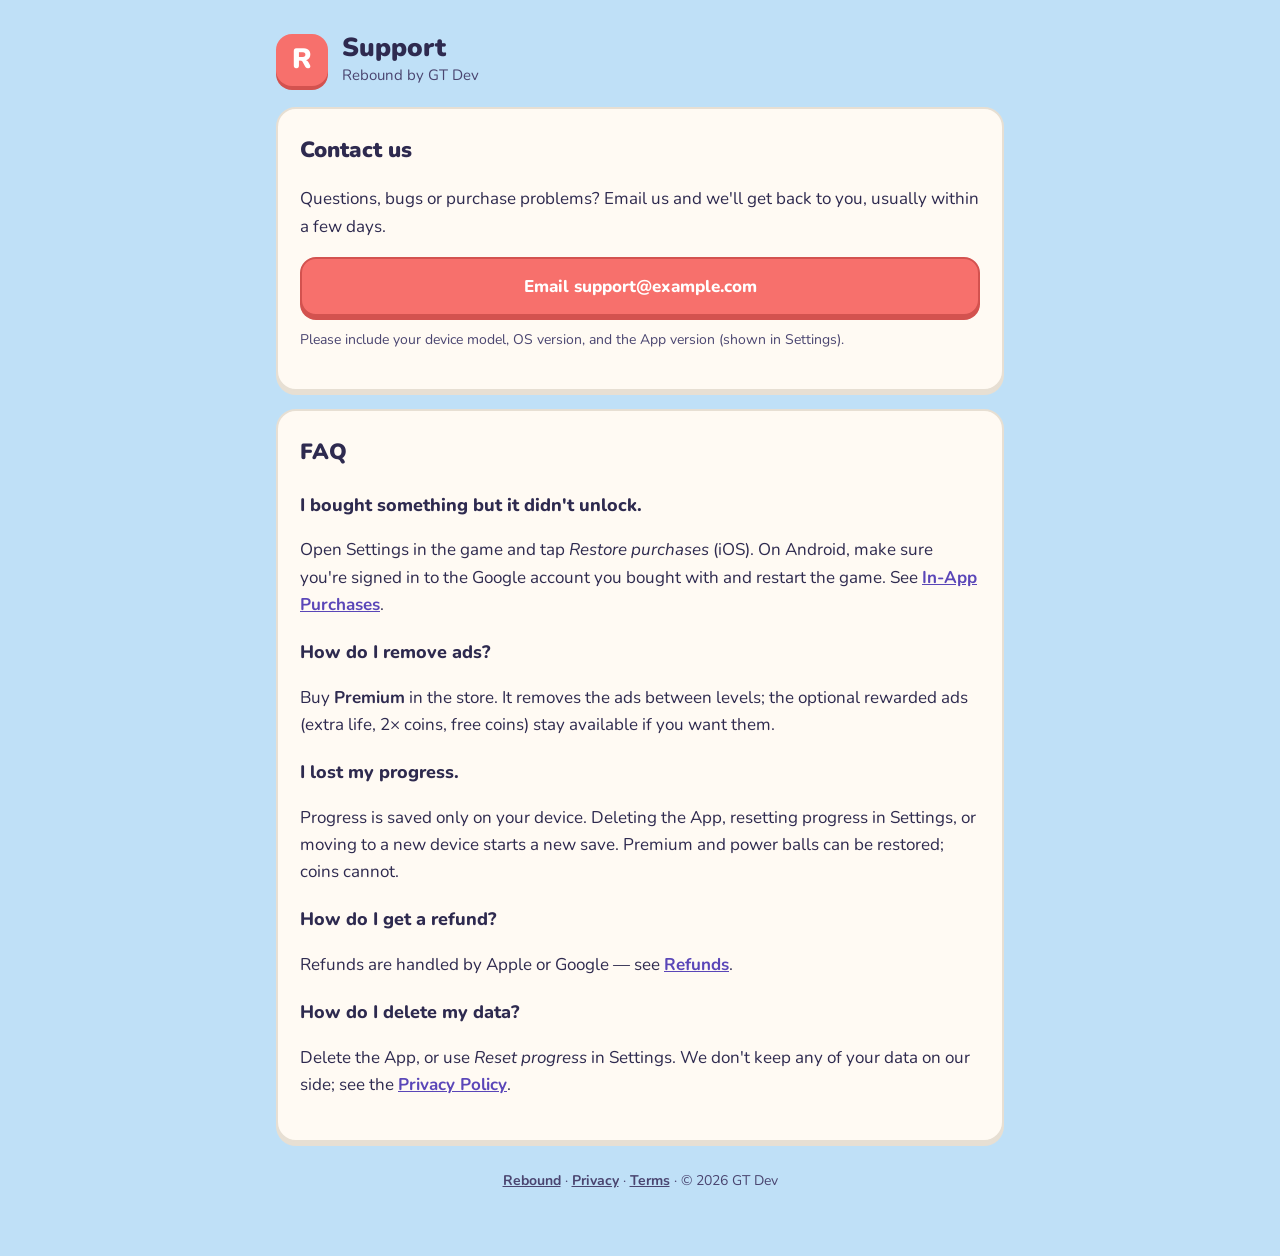
==== rebound/support/index.html @ 6fb93390 "Add Rebound privacy policy, terms, purchases and support pages" ====
<!doctype html>
<html lang="en">
<head>
<meta charset="utf-8">
<meta name="viewport" content="width=device-width, initial-scale=1">
<title>Rebound Support</title>
<meta name="description" content="Help and contact for Rebound by GT Dev.">
<link rel="preconnect" href="https://fonts.googleapis.com">
<link href="https://fonts.googleapis.com/css2?family=Nunito:wght@400;700;800;900&display=swap" rel="stylesheet">
<link rel="stylesheet" href="../../assets/style.css">
</head>
<body>
<div class="wrap">
  <header class="top">
    <a href="../"><div class="logo">R</div></a>
    <div><h1>Support</h1><p>Rebound by GT Dev</p></div>
  </header>

  <div class="card">
    <h2>Contact us</h2>
    <p>Questions, bugs or purchase problems? Email us and we'll get back to you, usually within a few days.</p>
    <p><a class="btn primary" href="mailto:support@example.com?subject=Rebound%20support">Email support@example.com</a></p>
    <p class="meta">Please include your device model, OS version, and the App version (shown in Settings).</p>
  </div>

  <div class="card">
    <h2>FAQ</h2>
    <h3>I bought something but it didn't unlock.</h3>
    <p>Open Settings in the game and tap <em>Restore purchases</em> (iOS). On Android, make sure you're signed in to the Google account you bought with and restart the game. See <a href="../purchases/">In-App Purchases</a>.</p>
    <h3>How do I remove ads?</h3>
    <p>Buy <strong>Premium</strong> in the store. It removes the ads between levels; the optional rewarded ads (extra life, 2× coins, free coins) stay available if you want them.</p>
    <h3>I lost my progress.</h3>
    <p>Progress is saved only on your device. Deleting the App, resetting progress in Settings, or moving to a new device starts a new save. Premium and power balls can be restored; coins cannot.</p>
    <h3>How do I get a refund?</h3>
    <p>Refunds are handled by Apple or Google — see <a href="../purchases/#refunds">Refunds</a>.</p>
    <h3>How do I delete my data?</h3>
    <p>Delete the App, or use <em>Reset progress</em> in Settings. We don't keep any of your data on our side; see the <a href="../privacy/">Privacy Policy</a>.</p>
  </div>

  <footer><a href="../">Rebound</a> · <a href="../privacy/">Privacy</a> · <a href="../terms/">Terms</a> · © 2026 GT Dev</footer>
</div>
</body>
</html>
---- assets/style.css ----
:root {
  --ink: #2e2a4f;
  --muted: #4a4570;
  --bg: #bfe0f7;
  --card: #fffaf3;
  --line: #e7dfd3;
  --accent: #f7706c;
  --accent-dark: #d3524f;
  --lilac: #8f79d6;
  --link: #5a46b8;
}
@media (prefers-color-scheme: dark) {
  :root {
    --ink: #f1eefc;
    --muted: #c4bfe0;
    --bg: #1b1933;
    --card: #2a2747;
    --line: #3d3962;
    --link: #b9a9ff;
  }
}
* { box-sizing: border-box; }
html { -webkit-text-size-adjust: 100%; }
body {
  margin: 0;
  background: var(--bg);
  color: var(--ink);
  font: 17px/1.6 "Nunito", -apple-system, BlinkMacSystemFont, "Segoe UI", Roboto, sans-serif;
}
.wrap { max-width: 760px; margin: 0 auto; padding: 32px 16px 64px; }
header.top { display: flex; align-items: center; gap: 14px; margin-bottom: 20px; }
header.top a { color: inherit; text-decoration: none; }
.logo {
  width: 52px; height: 52px; border-radius: 16px; flex: none;
  background: var(--accent); color: #fff; font-weight: 900; font-size: 28px;
  display: grid; place-items: center; box-shadow: 0 4px 0 var(--accent-dark);
}
header.top h1 { margin: 0; font-size: 26px; font-weight: 900; line-height: 1.2; }
header.top p { margin: 0; color: var(--muted); font-size: 15px; }
.card {
  background: var(--card); border: 2px solid var(--line); border-radius: 20px;
  padding: 24px 22px; box-shadow: 0 4px 0 var(--line);
}
.card + .card { margin-top: 18px; }
h2 { font-size: 22px; font-weight: 900; margin: 28px 0 8px; }
h2:first-child { margin-top: 0; }
h3 { font-size: 18px; font-weight: 800; margin: 20px 0 6px; }
p, li { color: var(--ink); }
.meta { color: var(--muted); font-size: 14px; margin-top: -4px; }
a { color: var(--link); font-weight: 700; }
ul { padding-left: 22px; }
table { width: 100%; border-collapse: collapse; font-size: 15px; margin: 8px 0; }
th, td { text-align: left; padding: 8px 6px; border-bottom: 1px solid var(--line); vertical-align: top; }
th { font-weight: 800; }
.tablewrap { overflow-x: auto; }
.links { display: grid; gap: 12px; margin: 0; padding: 0; list-style: none; }
.btn {
  display: block; text-decoration: none; text-align: center;
  background: var(--card); color: var(--ink); font-weight: 800; font-size: 17px;
  padding: 14px 18px; border-radius: 16px; border: 2px solid var(--line);
  box-shadow: 0 4px 0 var(--line); transition: transform .08s, box-shadow .08s;
}
.btn:active { transform: translateY(4px); box-shadow: 0 0 0 var(--line); }
.btn.primary { background: var(--accent); color: #fff; border-color: var(--accent-dark); box-shadow: 0 4px 0 var(--accent-dark); }
footer { margin-top: 28px; text-align: center; color: var(--muted); font-size: 14px; }
footer a { color: var(--muted); }
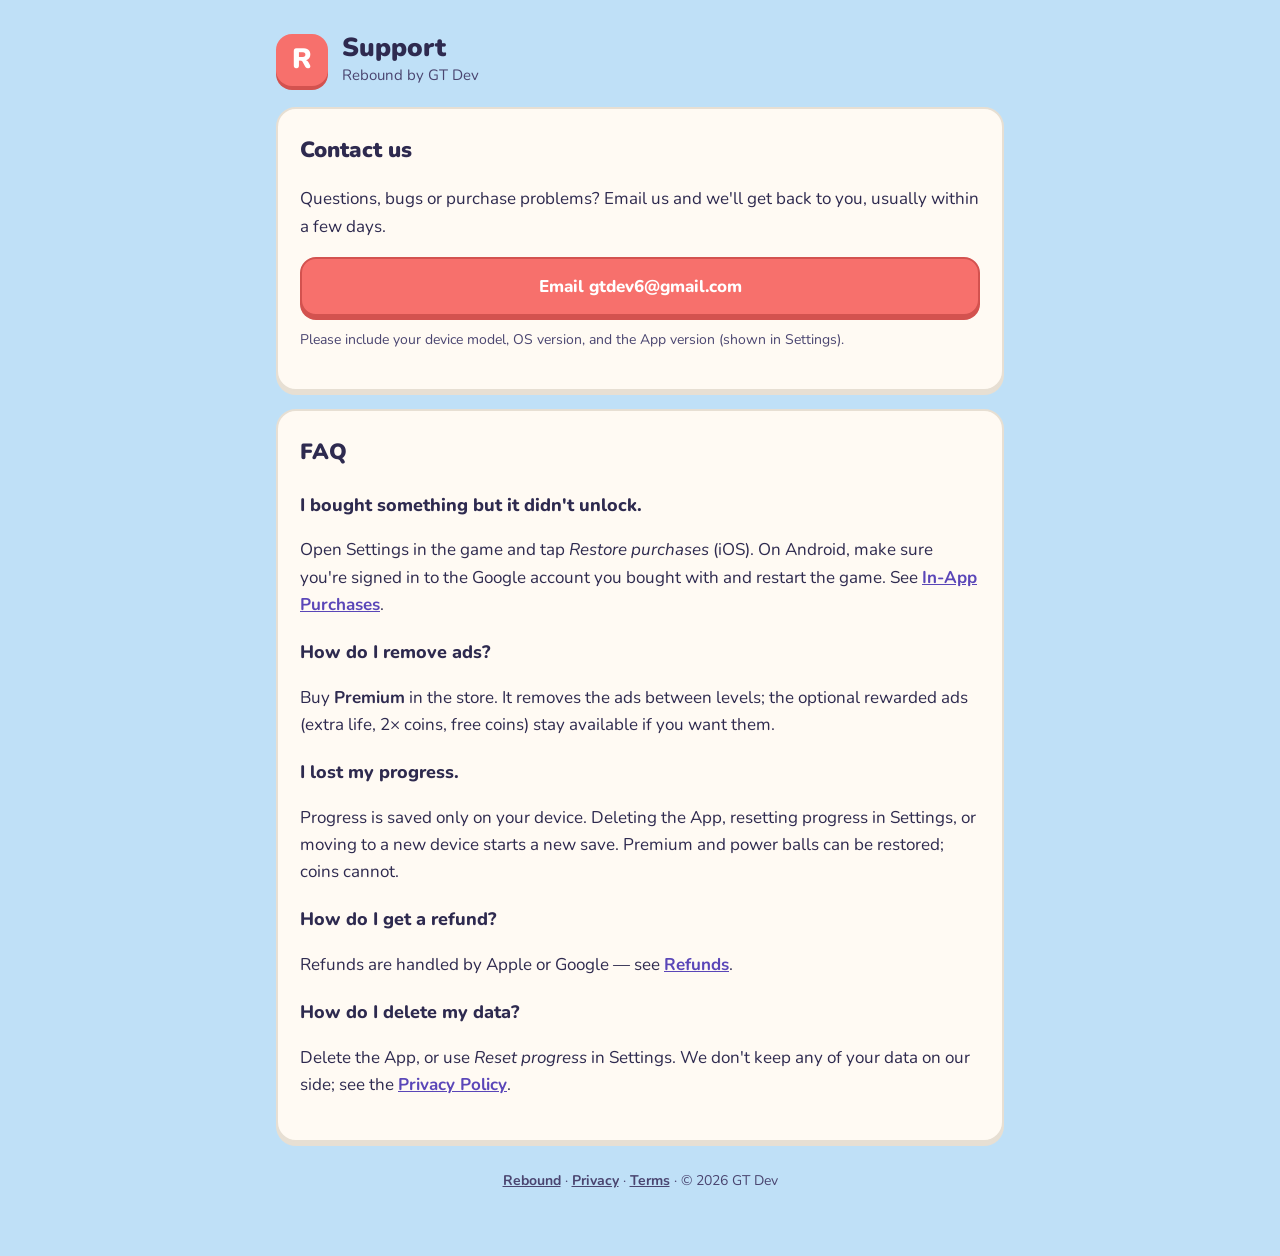
==== commit a2f4a9f3: "Use gtdev6@gmail.com as the contact address" ====
--- a/rebound/support/index.html
+++ b/rebound/support/index.html
@@ -19,7 +19,7 @@
   <div class="card">
     <h2>Contact us</h2>
     <p>Questions, bugs or purchase problems? Email us and we'll get back to you, usually within a few days.</p>
-    <p><a class="btn primary" href="mailto:support@example.com?subject=Rebound%20support">Email support@example.com</a></p>
+    <p><a class="btn primary" href="mailto:gtdev6@gmail.com?subject=Rebound%20support">Email gtdev6@gmail.com</a></p>
     <p class="meta">Please include your device model, OS version, and the App version (shown in Settings).</p>
   </div>
 
